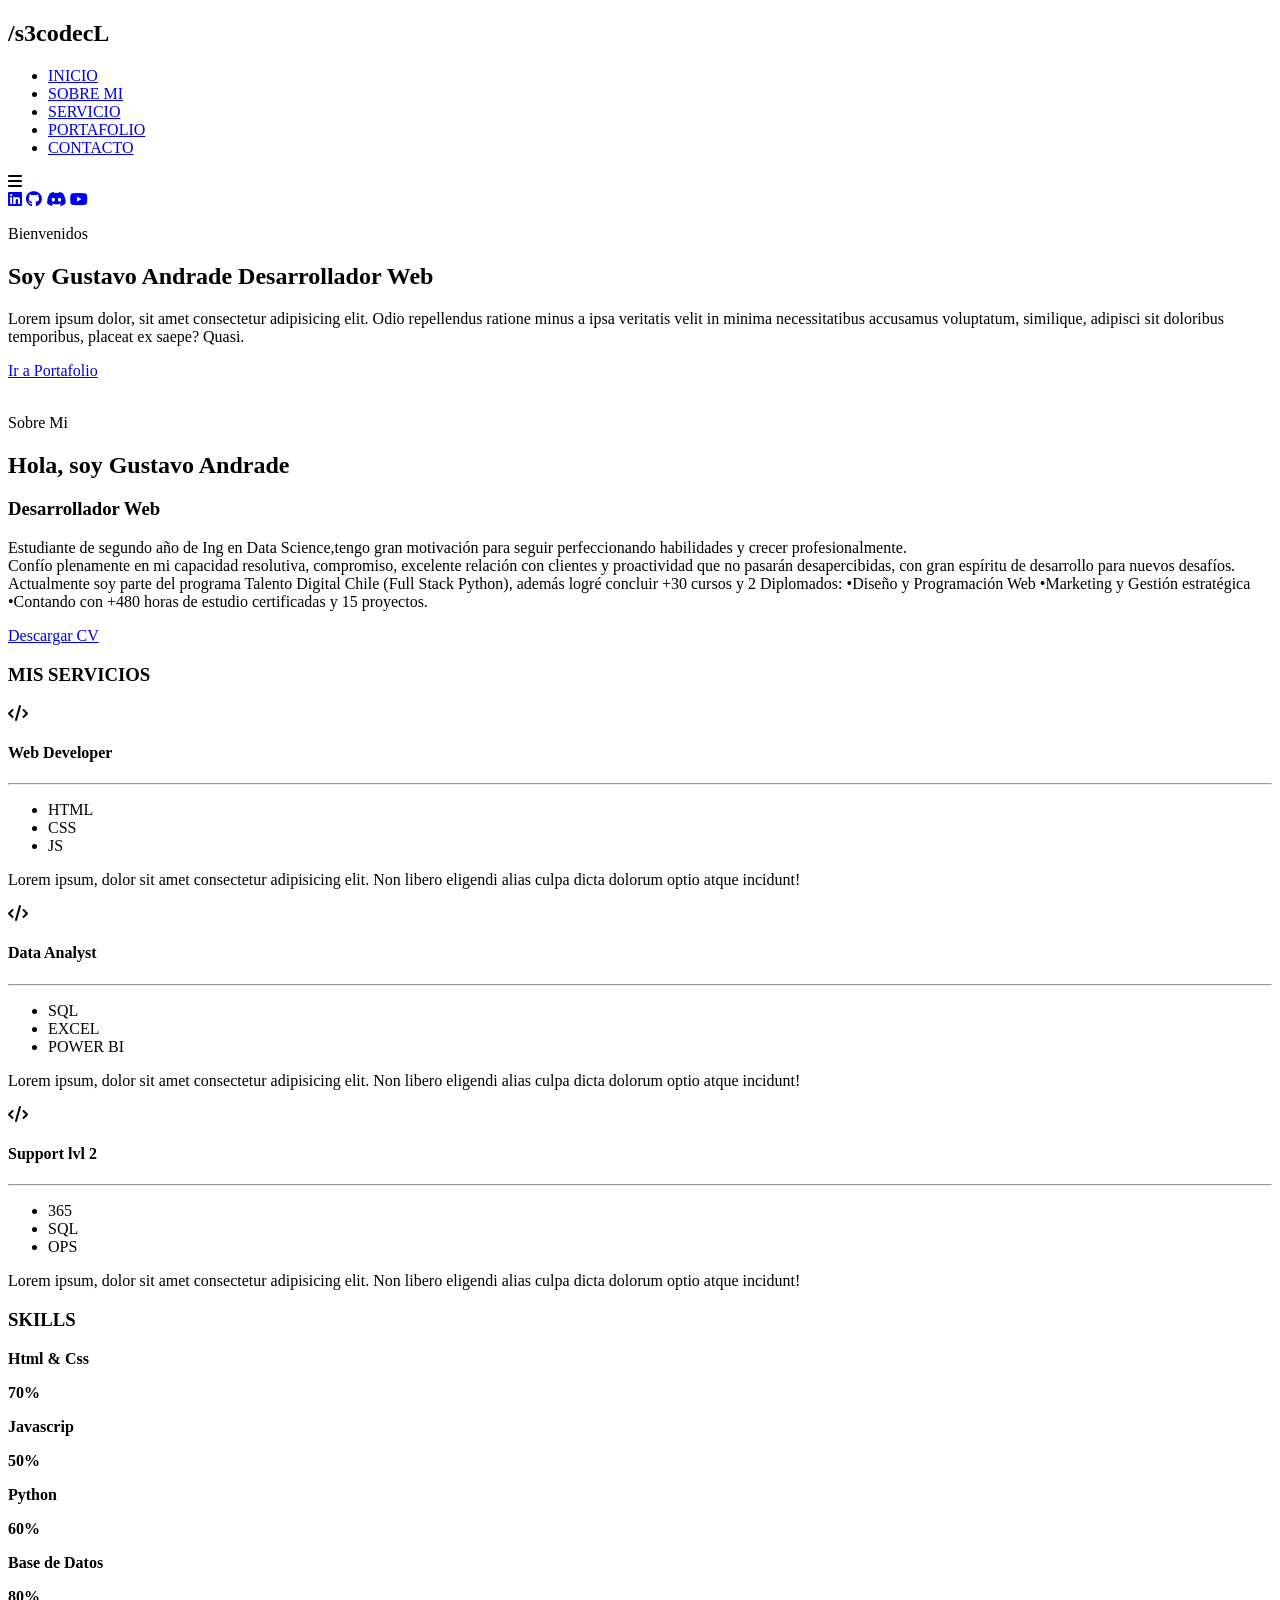
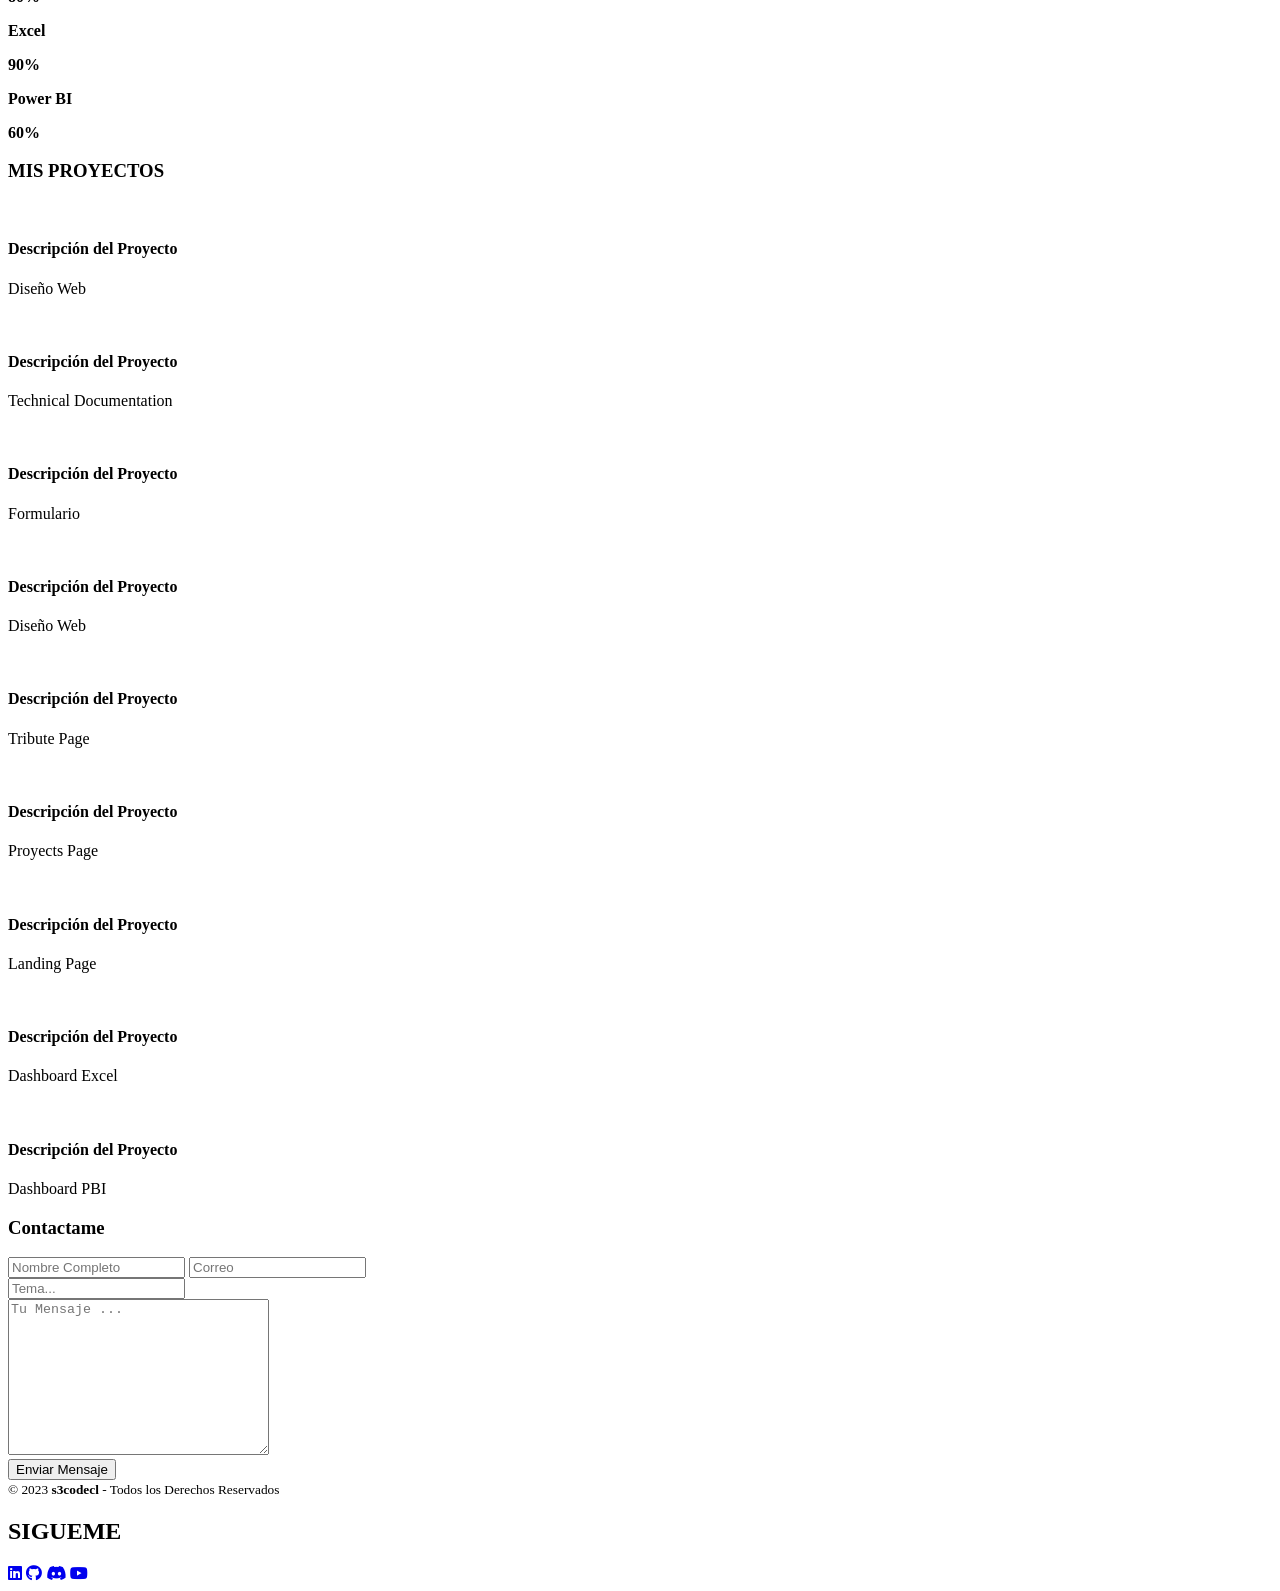
==== index.html @ 5055e21e "css complete, tabs port-cont complete" ====
<!DOCTYPE html>
<html lang="es">
<head>
    <meta charset="UTF-8">
    <meta http-equiv="X-UA-Compatible" content="IE=edge">
    <meta name="viewport" content="width=device-width, initial-scale=1.0, user-scalable=no">
    <link rel="stylesheet" href="https://cdnjs.cloudflare.com/ajax/libs/font-awesome/6.4.0/css/all.min.css" 
    integrity="sha512-iecdLmaskl7CVkqkXNQ/ZH/XLlvWZOJyj7Yy7tcenmpD1ypASozpmT/E0iPtmFIB46ZmdtAc9eNBvH0H/ZpiBw==" crossorigin="anonymous" referrerpolicy="no-referrer" />
    <link rel="stylesheet" href="/portafolio/assets/css/style.css">
    <title>Portafolio s3codecL Desarrollo Web</title>
</head>
<body>
    <!-- sección inicio-->
    <section id="inicio">
        <div class="contenido">
            <header>                
                <div class="contenido-header">
                    <h1><b>/s3codecL</b></h1>
                    <nav id="nav" class="">
                        <ul id="links">
                            <li><a href="#inicio" class="seleccionado" onclick="seleccionar(this)">INICIO</a></li>
                            <li><a href="#sobremi"onclick="seleccionar(this)">SOBRE MI</a></li>
                            <li><a href="#servicios"onclick="seleccionar(this)">SERVICIO</a></li>
                            <li><a href="#portafolio"onclick="seleccionar(this)">PORTAFOLIO</a></li>
                            <li><a href="#contacto"onclick="seleccionar(this)">CONTACTO</a></li>
                        </ul>
                    </nav>


                    <!-- Iconos del menu responsive-->
                    <div id="icono-nav" onclick="responsiveMenu()">
                        <i class="fa-solid fa-bars"></i>
                    </div>

                    <!-- Iconos de las redes sociales-->
                    <div class="redes">
                        <a href="https://www.linkedin.com/in/gandradev/" target="_blank"><i class="fa-brands fa-linkedin"></i></a>                        
                        <a href="https://github.com/s3codecL" target="_blank"><i class="fa-brands fa-github"></i></a>                                                
                        <a href="#"><i class="fa-brands fa-discord"></i></a>
                        <a href="https://www.youtube.com/@s3codecL/" target="_blank"><i class="fa-brands fa-youtube"></i></a>                       
                    </div>
                </div>

            </header>

            <div class="presentacion">
                <p class="bienvenida">Bienvenidos</p>
                <h2>Soy <b><span>Gustavo Andrade</span></b> Desarrollador Web</h2>
                <p class="descripcion">Lorem ipsum dolor, sit amet consectetur adipisicing elit. Odio repellendus
                ratione minus a ipsa veritatis velit in minima necessitatibus accusamus voluptatum, similique, adipisci
                sit doloribus temporibus, placeat ex saepe? Quasi.</p>
                <a href="#portfolio">Ir a Portafolio</a>

            </div>
        </div>
    </section>

    <!-- sección sobre mi-->
    <section id="sobremi">
        <div class="contenedor-foto">
            <img src="/portafolio/assets/img/sobremi.png" alt="">            
        </div>
        <div class="sobremi">
            <p class="titulo-seccion">Sobre Mi</p>
            <h2>Hola, soy <span><strong>Gustavo Andrade</strong></span></h2>
            <h3>Desarrollador Web</h3>
            <p>Estudiante de segundo año de Ing en Data Science,tengo gran motivación para seguir perfeccionando habilidades y crecer profesionalmente. 
                <br>Confío plenamente en mi capacidad resolutiva, compromiso, excelente relación con clientes y 
                proactividad que no pasarán desapercibidas, con gran espíritu de desarrollo para nuevos desafíos.
                <br>Actualmente soy parte del programa Talento Digital Chile (Full Stack Python), además logré concluir +30 cursos y 2 Diplomados:
                •Diseño y Programación Web •Marketing y Gestión estratégica •Contando con +480 horas de estudio certificadas y 15 proyectos.</p>                
            <a href="#">Descargar CV</a>
        </div>
    </section>

    <!--sección servicio-->
    <section id="servicios">
        <h3 class="titulo-seccion">MIS SERVICIOS</h3>
        <div class="fila">
            <div class="servicio">
                <span class="icono"><i class="fa-solid fa-code"></i></span>
                <h4>Web Developer</h4>
                <hr>
                <ul class="servicios-tag">
                    <li>HTML</li>
                    <li>CSS</li>
                    <li>JS</li>
                </ul>
                <p>Lorem ipsum, dolor sit amet consectetur adipisicing elit. Non libero eligendi alias
                    culpa dicta dolorum optio atque incidunt!</p>
            </div>
            <div class="servicio">
                <span class="icono"><i class="fa-solid fa-code"></i></span>
                <h4>Data Analyst</h4>
                <hr>
                <ul class="servicios-tag">
                    <li>SQL</li>
                    <li>EXCEL</li>
                    <li>POWER BI</li>
                </ul>
                <p>Lorem ipsum, dolor sit amet consectetur adipisicing elit. Non libero eligendi alias
                    culpa dicta dolorum optio atque incidunt!</p>
            </div>
            <div class="servicio">
                <span class="icono"><i class="fa-solid fa-code"></i></span>
                <h4>Support lvl 2</h4>
                <hr>
                <ul class="servicios-tag">
                    <li>365</li>
                    <li>SQL</li>
                    <li>OPS</li>
                </ul>
                <p>Lorem ipsum, dolor sit amet consectetur adipisicing elit. Non libero eligendi alias
                    culpa dicta dolorum optio atque incidunt!</p>
            </div>
            
        </div>
        
    </section>

    <!-- sección skills-->
    <div class="contenedor-skills" id="skills">
        <h3><b>SKILLS</b></h3>
        <div class="skill">
            <div class="info">
                <p><span class="lista"></span><strong>Html & Css</strong></p>
                <span class="porcentaje"><b>70%</b></span>
            </div>
            <div class="barra">
                <div id="html" class="barra-progreso1"></div>
            </div>
        </div>

        <div class="skill">
            <div class="info">
                <p><span class="lista"></span><strong>Javascrip</strong></p>
                <span class="porcentaje"><b>50%</b></span>
            </div>
            <div class="barra">
                <div id="js" class="barra-progreso2"></div>
            </div>
        </div>

        <div class="skill">
            <div class="info">
                <p><span class="lista"></span><strong>Python</strong></p>
                <span class="porcentaje"><b>60%</b></span>
            </div>
            <div class="barra">
                <div id="py" class="barra-progreso3"></div>
            </div>
        </div>

        <div class="skill">
            <div class="info">
                <p><span class="lista"></span><strong>Base de Datos</strong></p>
                <span class="porcentaje"><b>80%</b></span>
            </div>
            <div class="barra">
                <div id="db" class="barra-progreso4"></div>
            </div>
        </div>

        
        <div class="skill">
            <div class="info">
                <p><span class="lista"></span><strong>Excel</strong></p>
                <span class="porcentaje"><b>90%</b></span>
            </div>
            <div class="barra">
                <div id="xls" class="barra-progreso5"></div>
            </div>
        </div>

        <div class="skill">
            <div class="info">
                <p><span class="lista"></span><strong>Power BI</strong></p>
                <span class="porcentaje"><b>60%</b></span>
            </div>
            <div class="barra">
                <div id="pbi" class="barra-progreso6"></div>
            </div>
        </div>

        
    </div>

    <!-- sección portafolio-->
    <section id="portafolio">
        <h3 class="titulo-seccion">MIS PROYECTOS</h3>
        <div class="fila">
            <div class="proyecto">
                <div class="overlay"></div>
                <img src="/portafolio/assets/img/proyecto1.jpg" alt="">
                <div class="info">
                    <h4>Descripción del Proyecto</h4>
                    <p>Diseño Web</p>
                </div>
            </div>
            <div class="proyecto">
                <div class="overlay"></div>
                <img src="/portafolio/assets/img/proyecto2.jpg" alt="">
                <div class="info">
                    <h4>Descripción del Proyecto</h4>
                    <p>Technical Documentation</p>
                </div>
            </div>
            <div class="proyecto">
                <div class="overlay"></div>
                <img src="/portafolio/assets/img/proyecto3.jpg" alt="">
                <div class="info">
                    <h4>Descripción del Proyecto</h4>
                    <p>Formulario</p>
                </div>
            </div>
            
        </div>

        <div class="fila">
            <div class="proyecto">
                <div class="overlay"></div>
                <img src="/portafolio/assets/img/proyecto4.jpg" alt="">
                <div class="info">
                    <h4>Descripción del Proyecto</h4>
                    <p>Diseño Web</p>
                </div>
            </div>
            <div class="proyecto">
                <div class="overlay"></div>
                <img src="/portafolio/assets/img/proyecto5.jpg" alt="">
                <div class="info">
                    <h4>Descripción del Proyecto</h4>
                    <p>Tribute Page</p>
                </div>
            </div>
            <div class="proyecto">
                <div class="overlay"></div>
                <img src="/portafolio/assets/img/proyecto6.jpg" alt="">
                <div class="info">
                    <h4>Descripción del Proyecto</h4>
                    <p>Proyects Page</p>
                </div>
            </div>
            
        </div>

        <div class="fila">
            <div class="proyecto">
                <div class="overlay"></div>
                <img src="/portafolio/assets/img/proyecto7.jpg" alt="">
                <div class="info">
                    <h4>Descripción del Proyecto</h4>
                    <p>Landing Page</p>
                </div>
            </div>
            <div class="proyecto">
                <div class="overlay"></div>
                <img src="/portafolio/assets/img/proyecto8.jpg" alt="">
                <div class="info">
                    <h4>Descripción del Proyecto</h4>
                    <p>Dashboard Excel</p>
                </div>
            </div>
            <div class="proyecto">
                <div class="overlay"></div>
                <img src="/portafolio/assets/img/proyecto9.jpg" alt="">
                <div class="info">
                    <h4>Descripción del Proyecto</h4>
                    <p>Dashboard PBI</p>
                </div>
            </div>
            
        </div>
    </section>

    <!-- sección contacto-->
    <section id="contacto">
        <h3 class="titulo-seccion">Contactame</h3>
        <div class="contenedor-form">
            <form action="">
                <div class="fila-mitad">
                    <input type="text" placeholder="Nombre Completo" class="input-mitad">
                    <input type="text" placeholder="Correo" class="input-mitad">
                </div>         
                <div class="fila">
                    <input type="text" placeholder="Tema..." class="input-full">
                </div>
                <div class="fila">
                    <textarea name="" id="" cols="30" rows="10" placeholder="Tu Mensaje ..." class="input-full"></textarea>
                </div>
                <input type="submit" value="Enviar Mensaje" class="btn-enviar">
            </form>
        </div>
    </section>

    <!-- sección footer-->
    <footer>
        <div class="grupo-2">
            <small>&copy; 2023 <b>s3codecl</b> - Todos los Derechos Reservados</small>
        </div>
        <div>
            <h2>SIGUEME</h2>
            <div class="redes">
                <a href="https://www.linkedin.com/in/gandradev/" target="_blank"><i class="fa-brands fa-linkedin"></i></a>                        
                <a href="https://github.com/s3codecL" target="_blank"><i class="fa-brands fa-github"></i></a>                                                
                <a href="#"><i class="fa-brands fa-discord"></i></a>
                <a href="https://www.youtube.com/@s3codecL/" target="_blank"><i class="fa-brands fa-youtube"></i></a>                      
            </div>
        </div>
        
    </footer>

    <script src="/portafolio/assets/script/script.js"></script>

</body>

</html>
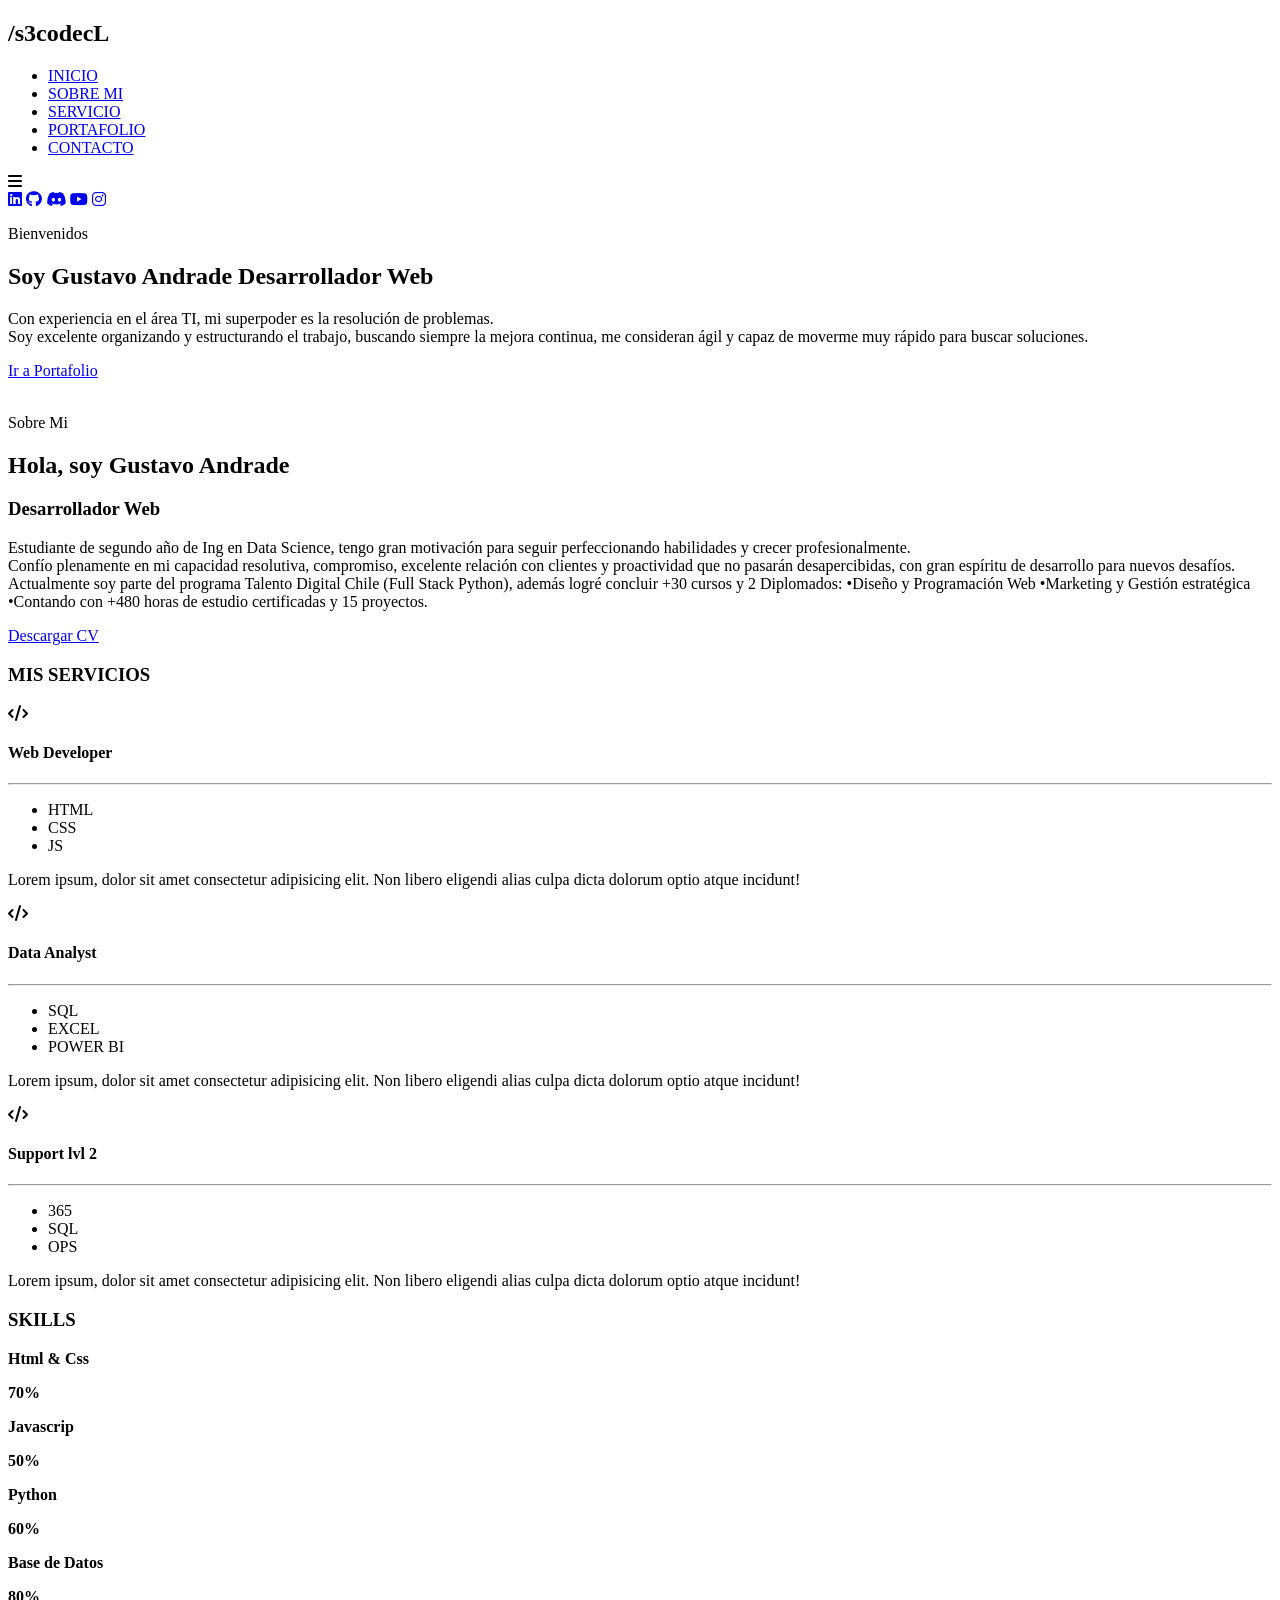
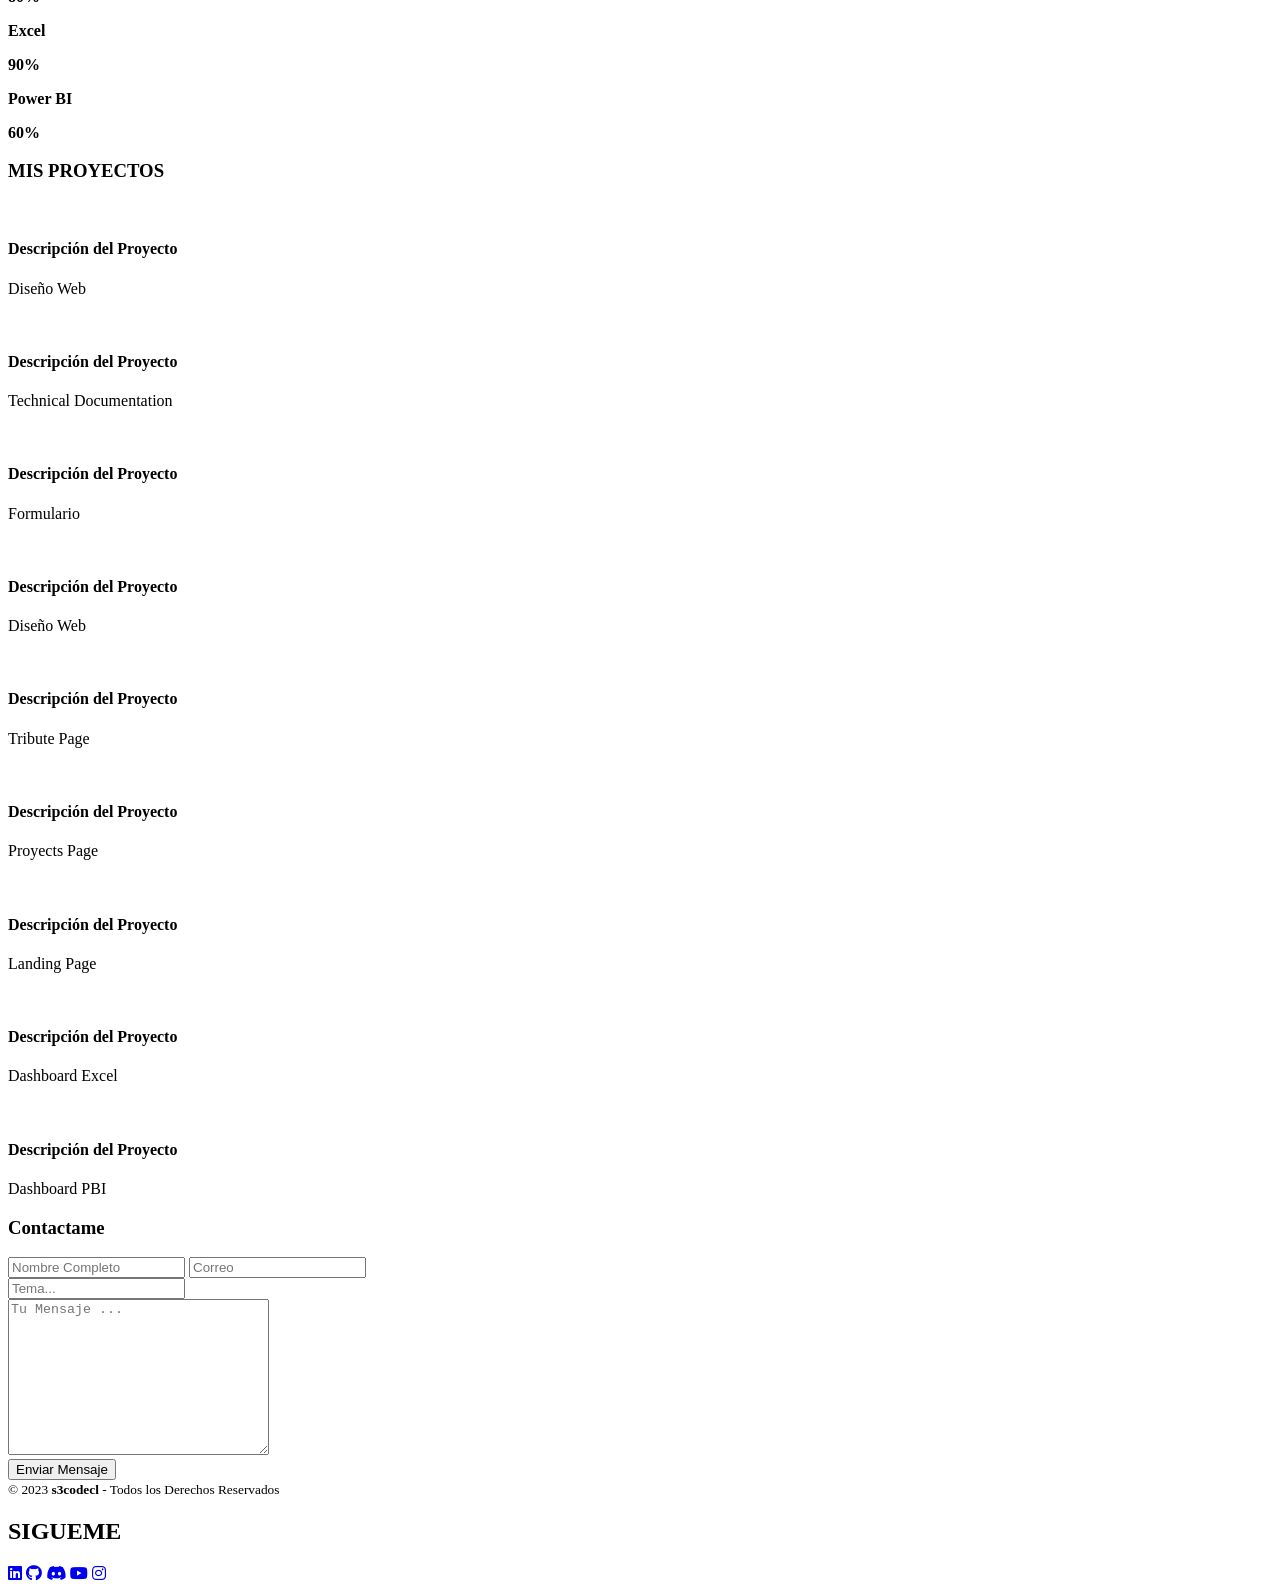
==== commit e0aaf45e: "responsive - img - footer - icons" ====
--- a/index.html
+++ b/index.html
@@ -36,8 +36,9 @@
                     <div class="redes">
                         <a href="https://www.linkedin.com/in/gandradev/" target="_blank"><i class="fa-brands fa-linkedin"></i></a>                        
                         <a href="https://github.com/s3codecL" target="_blank"><i class="fa-brands fa-github"></i></a>                                                
-                        <a href="#"><i class="fa-brands fa-discord"></i></a>
-                        <a href="https://www.youtube.com/@s3codecL/" target="_blank"><i class="fa-brands fa-youtube"></i></a>                       
+                        <a href="https://discord.com/channels/@s3codecl#6353" target="_blank"><i class="fa-brands fa-discord"></i></a>
+                        <a href="https://www.youtube.com/@s3codecL/" target="_blank"><i class="fa-brands fa-youtube"></i></a>
+                        <a href="https://www.instagram.com/s3codecl/" target="_blank"><i class="fa-brands fa-instagram"></i></a>                       
                     </div>
                 </div>
 
@@ -46,10 +47,10 @@
             <div class="presentacion">
                 <p class="bienvenida">Bienvenidos</p>
                 <h2>Soy <b><span>Gustavo Andrade</span></b> Desarrollador Web</h2>
-                <p class="descripcion">Lorem ipsum dolor, sit amet consectetur adipisicing elit. Odio repellendus
-                ratione minus a ipsa veritatis velit in minima necessitatibus accusamus voluptatum, similique, adipisci
-                sit doloribus temporibus, placeat ex saepe? Quasi.</p>
-                <a href="#portfolio">Ir a Portafolio</a>
+                <p class="descripcion">Con experiencia en el  área TI, mi superpoder es la resolución de problemas.
+                    <br>Soy excelente organizando y estructurando el trabajo, buscando siempre la mejora continua,
+                    me consideran ágil y capaz de moverme muy rápido para buscar soluciones.</p>
+                <a href="#portafolio">Ir a Portafolio</a>
 
             </div>
         </div>
@@ -64,12 +65,12 @@
             <p class="titulo-seccion">Sobre Mi</p>
             <h2>Hola, soy <span><strong>Gustavo Andrade</strong></span></h2>
             <h3>Desarrollador Web</h3>
-            <p>Estudiante de segundo año de Ing en Data Science,tengo gran motivación para seguir perfeccionando habilidades y crecer profesionalmente. 
+            <p>Estudiante de segundo año de Ing en Data Science, tengo gran motivación para seguir perfeccionando habilidades y crecer profesionalmente. 
                 <br>Confío plenamente en mi capacidad resolutiva, compromiso, excelente relación con clientes y 
                 proactividad que no pasarán desapercibidas, con gran espíritu de desarrollo para nuevos desafíos.
                 <br>Actualmente soy parte del programa Talento Digital Chile (Full Stack Python), además logré concluir +30 cursos y 2 Diplomados:
                 •Diseño y Programación Web •Marketing y Gestión estratégica •Contando con +480 horas de estudio certificadas y 15 proyectos.</p>                
-            <a href="#">Descargar CV</a>
+            <a href="/portafolio/assets/img/_Currículum vitae.pdf" download="_Currículum vitae">Descargar CV</a>
         </div>
     </section>
 
@@ -303,8 +304,9 @@
             <div class="redes">
                 <a href="https://www.linkedin.com/in/gandradev/" target="_blank"><i class="fa-brands fa-linkedin"></i></a>                        
                 <a href="https://github.com/s3codecL" target="_blank"><i class="fa-brands fa-github"></i></a>                                                
-                <a href="#"><i class="fa-brands fa-discord"></i></a>
-                <a href="https://www.youtube.com/@s3codecL/" target="_blank"><i class="fa-brands fa-youtube"></i></a>                      
+                <a href="https://discord.com/channels/@s3codecl#6353" target="_blank"><i class="fa-brands fa-discord"></i></a>
+                <a href="https://www.youtube.com/@s3codecL/" target="_blank"><i class="fa-brands fa-youtube"></i></a>
+                <a href="https://www.instagram.com/s3codecl/" target="_blank"><i class="fa-brands fa-instagram"></i></a>                       
             </div>
         </div>
         
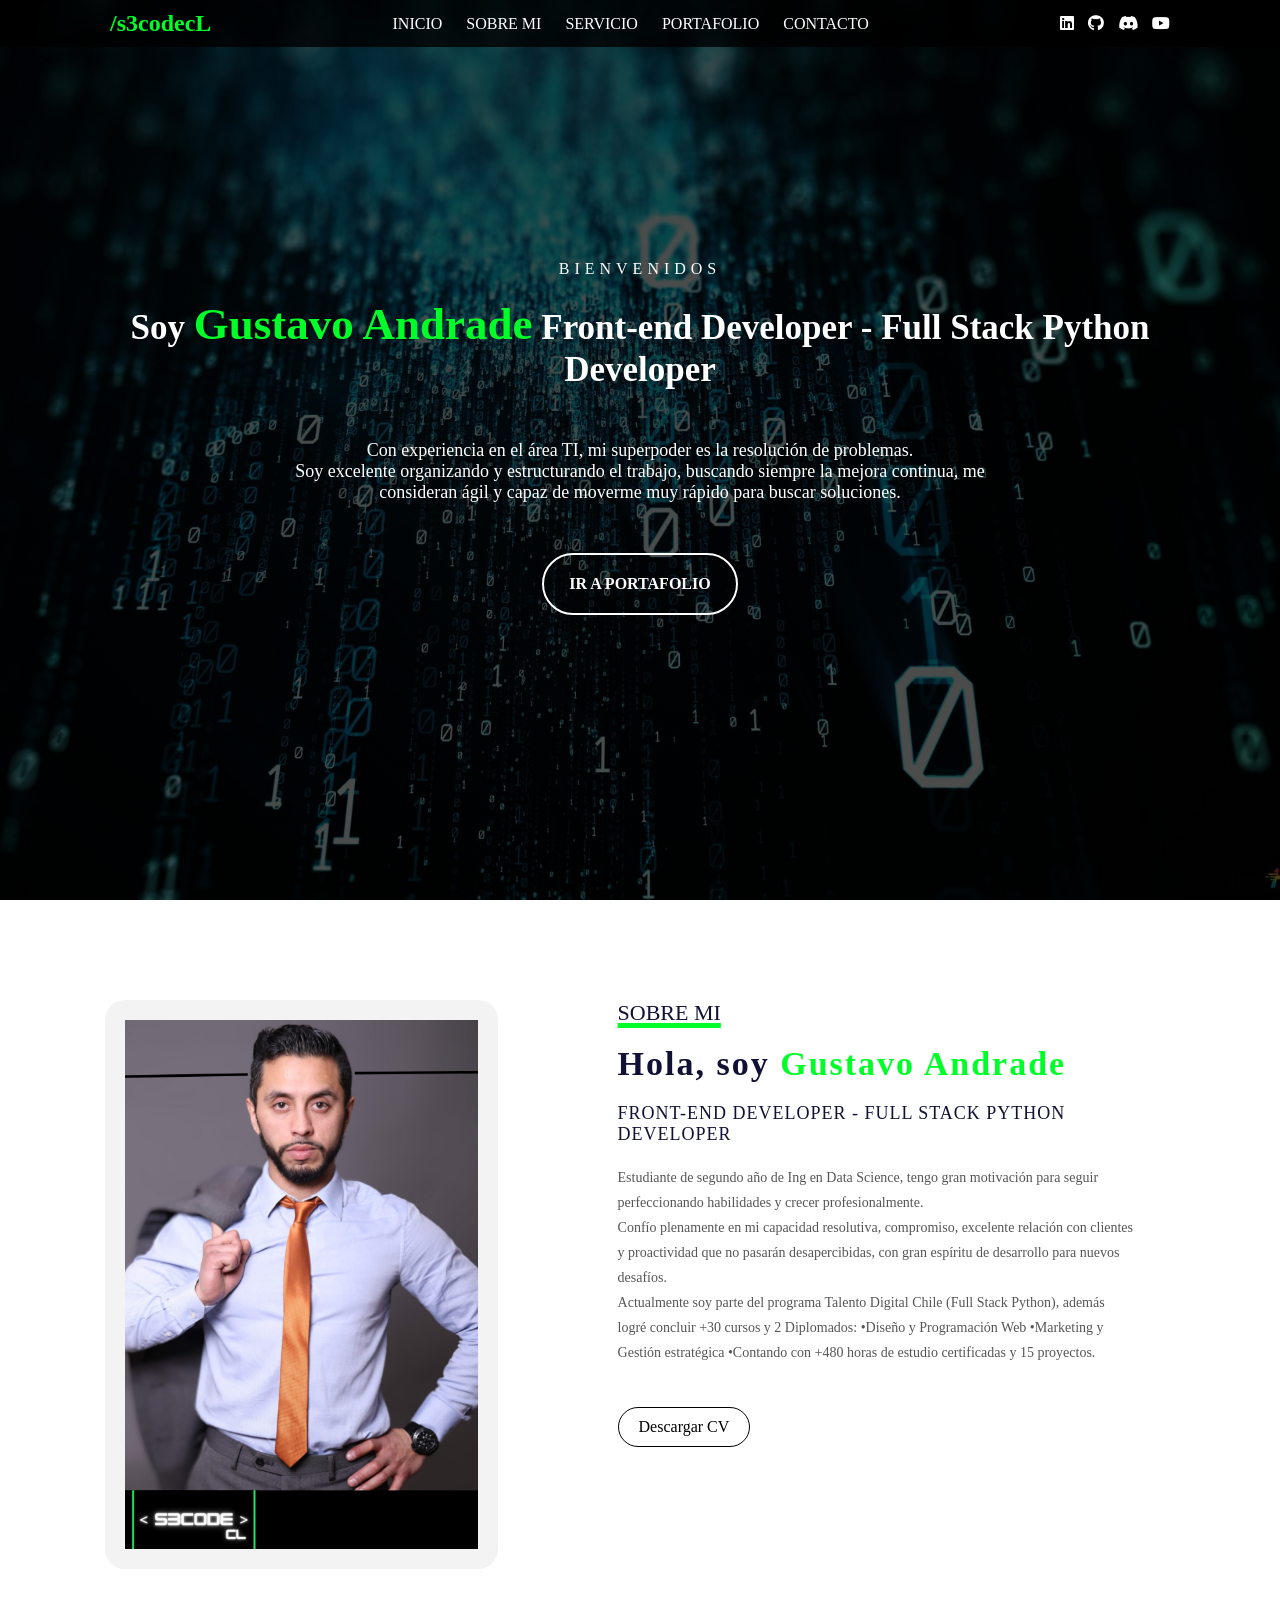
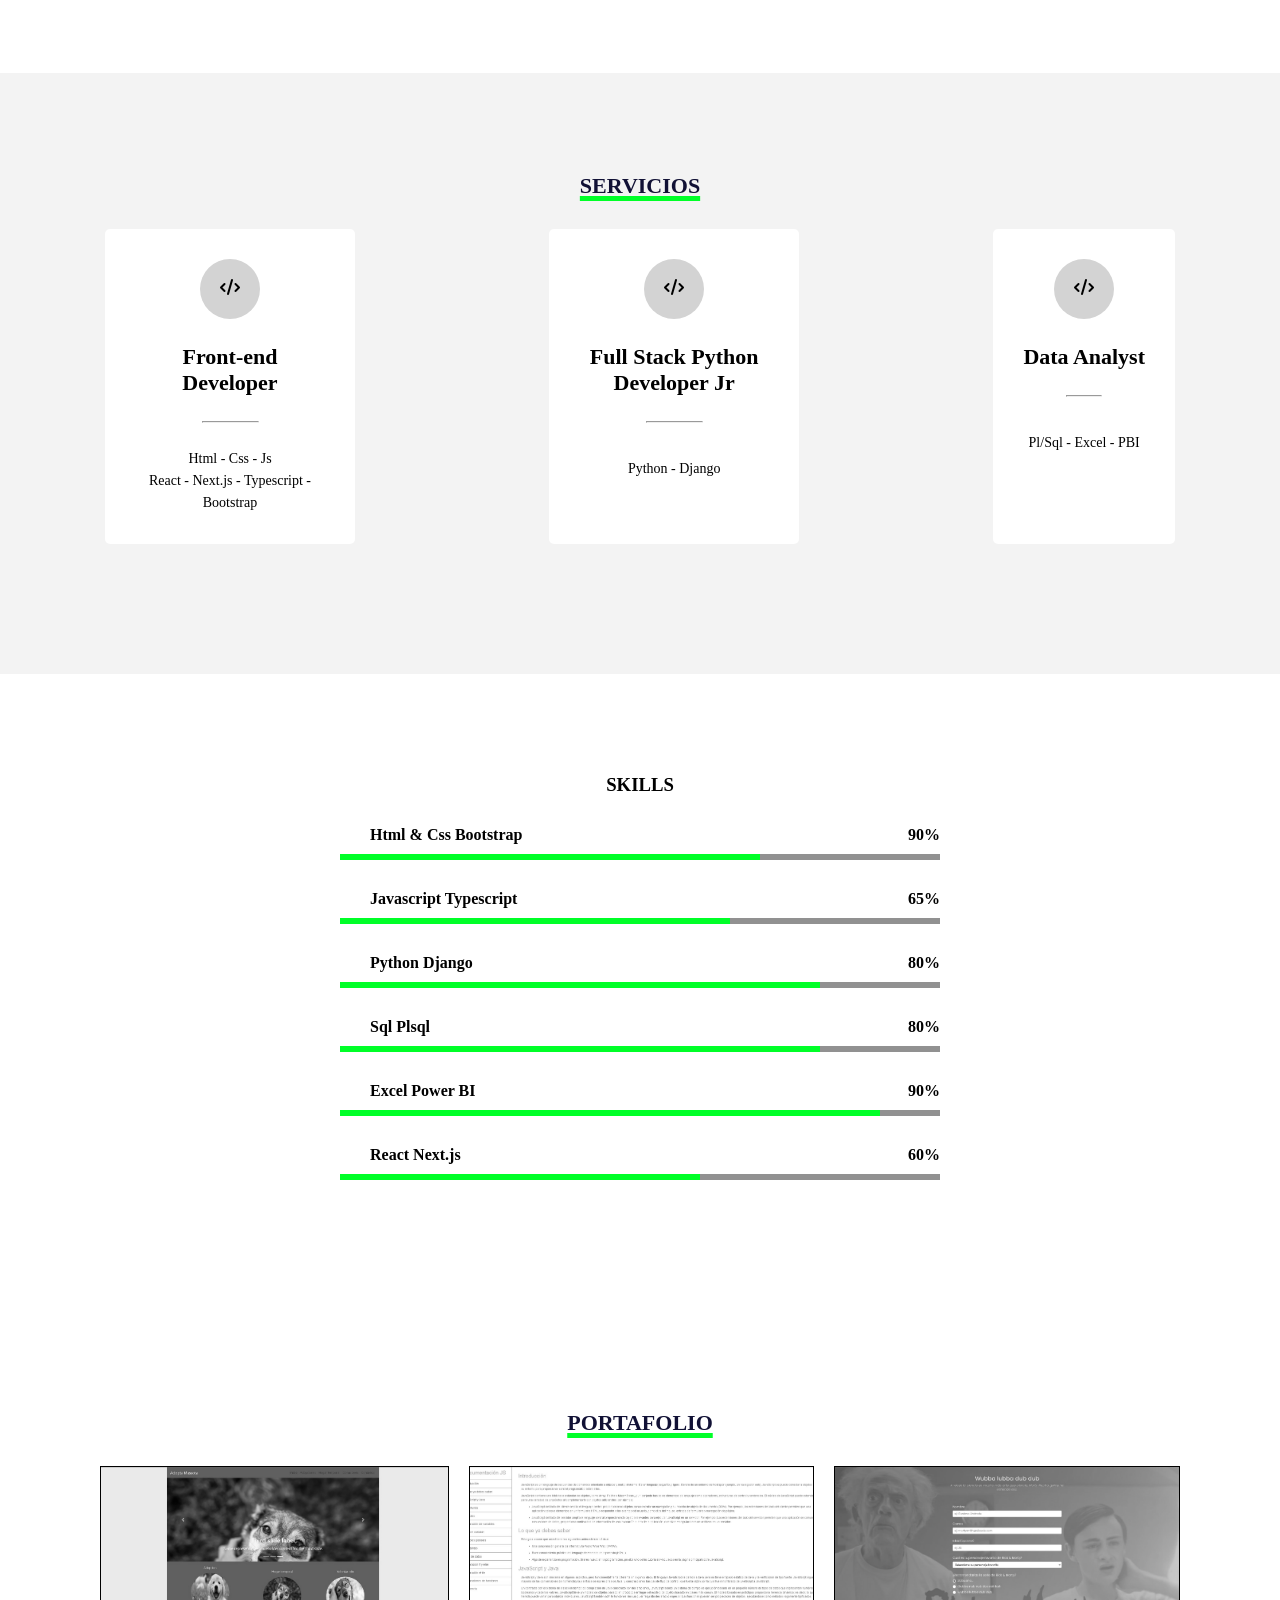
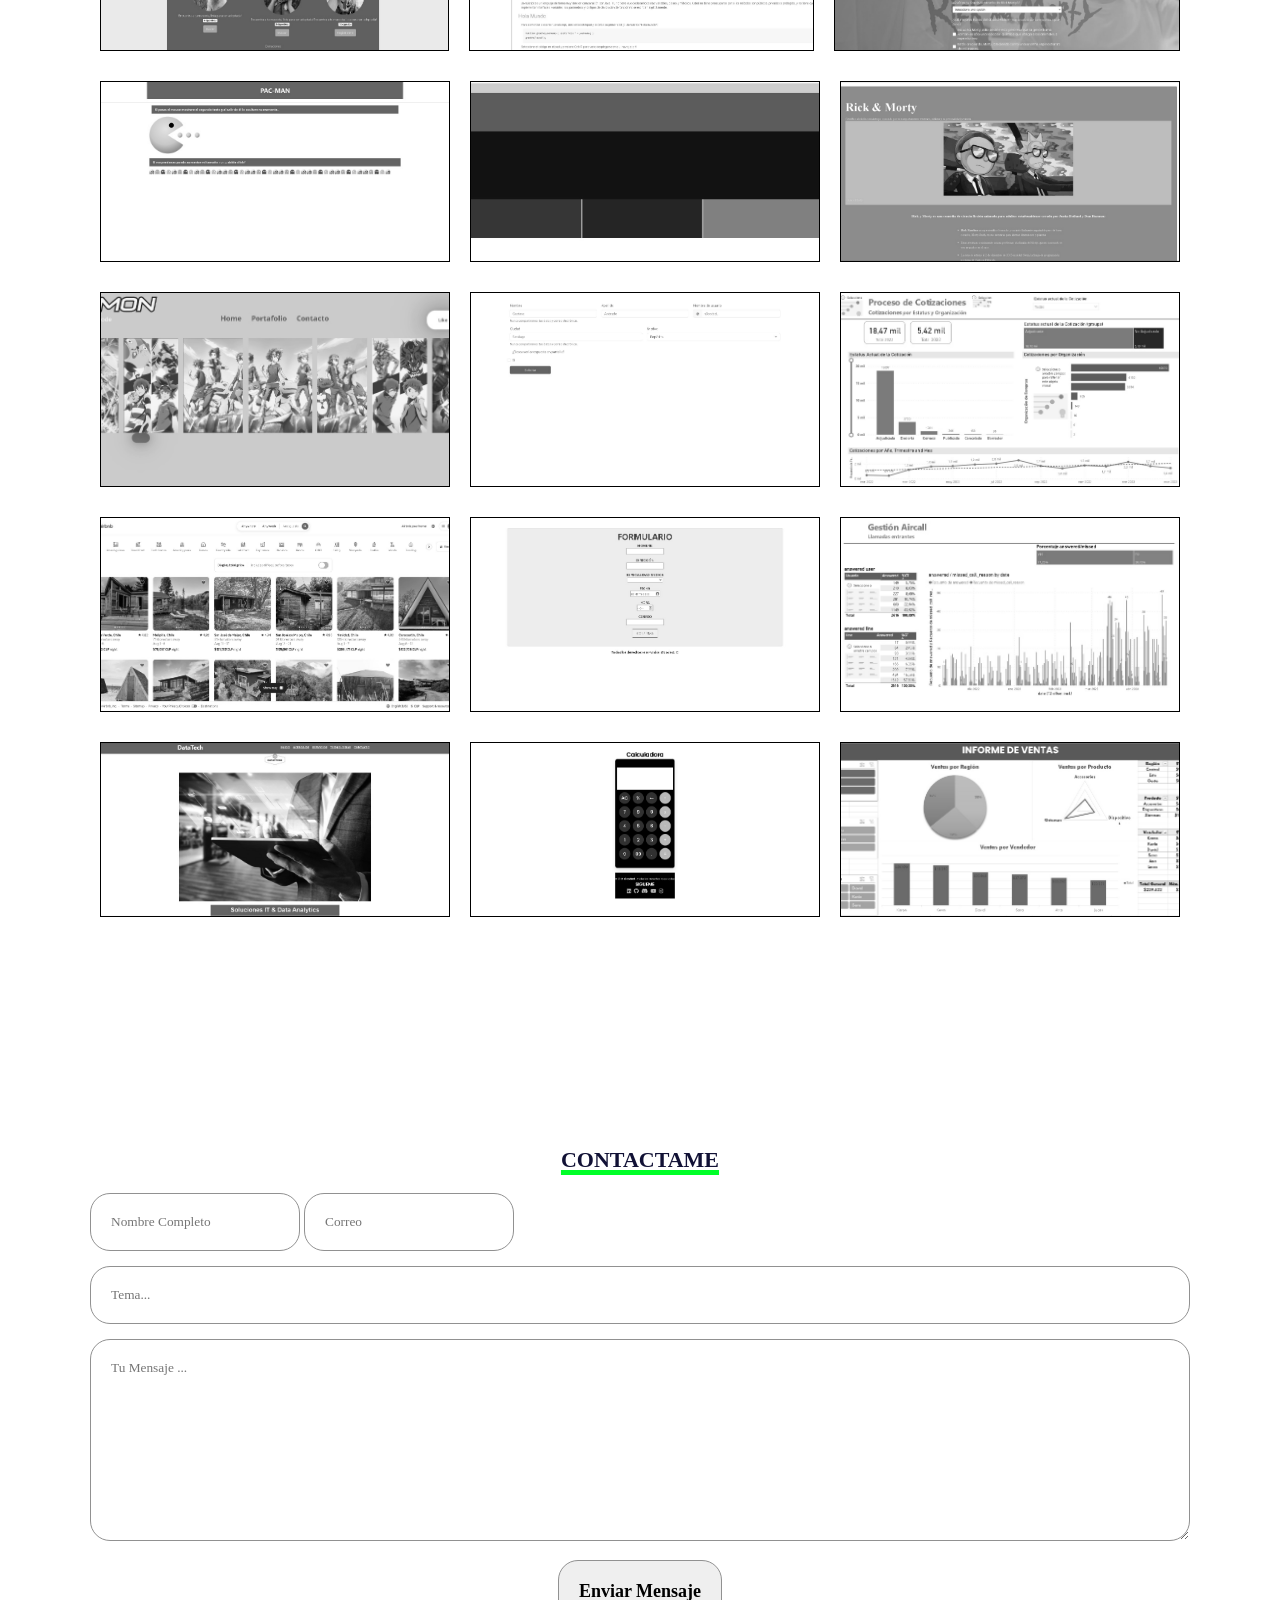
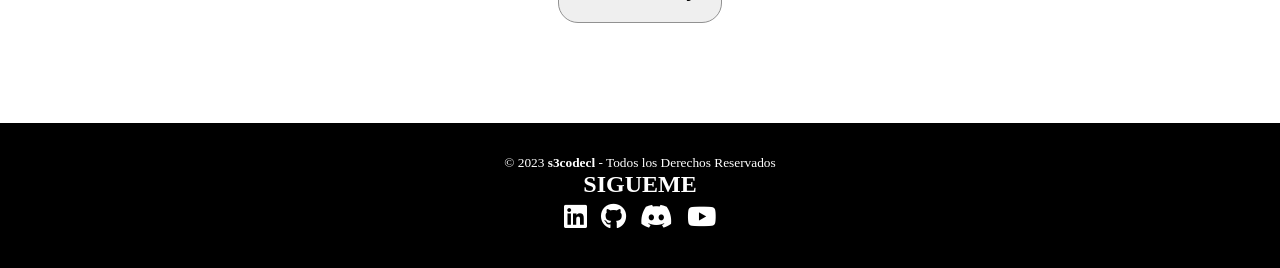
==== commit a1b7ffe0: "recharge project" ====
--- a/index.html
+++ b/index.html
@@ -1,28 +1,37 @@
 <!DOCTYPE html>
 <html lang="es">
+
 <head>
     <meta charset="UTF-8">
     <meta http-equiv="X-UA-Compatible" content="IE=edge">
     <meta name="viewport" content="width=device-width, initial-scale=1.0, user-scalable=no">
-    <link rel="stylesheet" href="https://cdnjs.cloudflare.com/ajax/libs/font-awesome/6.4.0/css/all.min.css" 
-    integrity="sha512-iecdLmaskl7CVkqkXNQ/ZH/XLlvWZOJyj7Yy7tcenmpD1ypASozpmT/E0iPtmFIB46ZmdtAc9eNBvH0H/ZpiBw==" crossorigin="anonymous" referrerpolicy="no-referrer" />
-    <link rel="stylesheet" href="/portafolio/assets/css/style.css">
-    <title>Portafolio s3codecL Desarrollo Web</title>
+    <link rel="stylesheet" href="https://cdnjs.cloudflare.com/ajax/libs/font-awesome/6.4.0/css/all.min.css"
+        integrity="sha512-iecdLmaskl7CVkqkXNQ/ZH/XLlvWZOJyj7Yy7tcenmpD1ypASozpmT/E0iPtmFIB46ZmdtAc9eNBvH0H/ZpiBw=="
+        crossorigin="anonymous" referrerpolicy="no-referrer" />
+    <link rel="stylesheet" href="assets/css/style.css">
+    <link rel="shortcut icon" href="assets/img/Blue Neon Musical Talk Show Twitch Logo (3).png">
+
+    <title>Portafolio s3codecL</title>
+
 </head>
+
 <body>
+
+    
     <!-- sección inicio-->
     <section id="inicio">
         <div class="contenido">
-            <header>                
+            <header>
                 <div class="contenido-header">
                     <h1><b>/s3codecL</b></h1>
-                    <nav id="nav" class="">
+
+                    <nav id="nav">
                         <ul id="links">
-                            <li><a href="#inicio" class="seleccionado" onclick="seleccionar(this)">INICIO</a></li>
-                            <li><a href="#sobremi"onclick="seleccionar(this)">SOBRE MI</a></li>
-                            <li><a href="#servicios"onclick="seleccionar(this)">SERVICIO</a></li>
-                            <li><a href="#portafolio"onclick="seleccionar(this)">PORTAFOLIO</a></li>
-                            <li><a href="#contacto"onclick="seleccionar(this)">CONTACTO</a></li>
+                            <li class="nav-item"><a href="#inicio" class="nav-link js-scroll"  onclick="seleccionar(this)">INICIO</a></li>
+                            <li class="nav-item"><a href="#sobremi" class="nav-link js-scroll" onclick="seleccionar(this)">SOBRE MI</a></li>
+                            <li class="nav-item"><a href="#servicios" class="nav-link js-scroll" onclick="seleccionar(this)">SERVICIO</a></li>
+                            <li class="nav-item"><a href="#portafolio" class="nav-link js-scroll" onclick="seleccionar(this)">PORTAFOLIO</a></li>
+                            <li class="nav-item"><a href="#contacto" class="nav-link js-scroll" onclick="seleccionar(this)">CONTACTO</a></li>
                         </ul>
                     </nav>
 
@@ -34,11 +43,13 @@
 
                     <!-- Iconos de las redes sociales-->
                     <div class="redes">
-                        <a href="https://www.linkedin.com/in/gandradev/" target="_blank"><i class="fa-brands fa-linkedin"></i></a>                        
-                        <a href="https://github.com/s3codecL" target="_blank"><i class="fa-brands fa-github"></i></a>                                                
-                        <a href="https://discord.com/channels/@s3codecl#6353" target="_blank"><i class="fa-brands fa-discord"></i></a>
-                        <a href="https://www.youtube.com/@s3codecL/" target="_blank"><i class="fa-brands fa-youtube"></i></a>
-                        <a href="https://www.instagram.com/s3codecl/" target="_blank"><i class="fa-brands fa-instagram"></i></a>                       
+                        <a href="https://www.linkedin.com/in/gandradev/" target="_blank"><i
+                                class="fa-brands fa-linkedin"></i></a>
+                        <a href="https://github.com/s3codecL" target="_blank"><i class="fa-brands fa-github"></i></a>
+                        <a href="https://discord.com/channels/@s3codecl#6353" target="_blank"><i
+                                class="fa-brands fa-discord"></i></a>
+                        <a href="https://www.youtube.com/@s3codecL/" target="_blank"><i
+                                class="fa-brands fa-youtube"></i></a>
                     </div>
                 </div>
 
@@ -46,10 +57,11 @@
 
             <div class="presentacion">
                 <p class="bienvenida">Bienvenidos</p>
-                <h2>Soy <b><span>Gustavo Andrade</span></b> Desarrollador Web</h2>
-                <p class="descripcion">Con experiencia en el  área TI, mi superpoder es la resolución de problemas.
+                <h2>Soy <b><span>Gustavo Andrade</span></b> Front-end Developer - Full Stack Python Developer</h2>
+                <p class="descripcion">Con experiencia en el área TI, mi superpoder es la resolución de problemas.
                     <br>Soy excelente organizando y estructurando el trabajo, buscando siempre la mejora continua,
-                    me consideran ágil y capaz de moverme muy rápido para buscar soluciones.</p>
+                    me consideran ágil y capaz de moverme muy rápido para buscar soluciones.
+                </p>
                 <a href="#portafolio">Ir a Portafolio</a>
 
             </div>
@@ -59,64 +71,62 @@
     <!-- sección sobre mi-->
     <section id="sobremi">
         <div class="contenedor-foto">
-            <img src="/portafolio/assets/img/sobremi.png" alt="">            
+            <img src="assets/img/sobremi.png" alt="">
         </div>
         <div class="sobremi">
             <p class="titulo-seccion">Sobre Mi</p>
-            <h2>Hola, soy <span><strong>Gustavo Andrade</strong></span></h2>
-            <h3>Desarrollador Web</h3>
-            <p>Estudiante de segundo año de Ing en Data Science, tengo gran motivación para seguir perfeccionando habilidades y crecer profesionalmente. 
-                <br>Confío plenamente en mi capacidad resolutiva, compromiso, excelente relación con clientes y 
+            <h2>Hola, soy <span><strong>Gustavo Andrade </strong></span></h2>
+            <h3> Front-end Developer - Full Stack Python Developer</h3>
+            <p>Estudiante de segundo año de Ing en Data Science, tengo gran motivación para seguir perfeccionando
+                habilidades y crecer profesionalmente.
+                <br>Confío plenamente en mi capacidad resolutiva, compromiso, excelente relación con clientes y
                 proactividad que no pasarán desapercibidas, con gran espíritu de desarrollo para nuevos desafíos.
-                <br>Actualmente soy parte del programa Talento Digital Chile (Full Stack Python), además logré concluir +30 cursos y 2 Diplomados:
-                •Diseño y Programación Web •Marketing y Gestión estratégica •Contando con +480 horas de estudio certificadas y 15 proyectos.</p>                
-            <a href="/portafolio/assets/img/_Currículum vitae.pdf" download="_Currículum vitae">Descargar CV</a>
+                <br>Actualmente soy parte del programa Talento Digital Chile (Full Stack Python), además logré concluir
+                +30 cursos y 2 Diplomados:
+                •Diseño y Programación Web •Marketing y Gestión estratégica •Contando con +480 horas de estudio
+                certificadas y 15 proyectos.
+            </p>
+            <a href="assets/attachment/CV.pdf" download="CV.pdf">Descargar CV</a>
         </div>
     </section>
 
     <!--sección servicio-->
     <section id="servicios">
-        <h3 class="titulo-seccion">MIS SERVICIOS</h3>
+        <h3 class="titulo-seccion">Servicios</h3> <!-- mis Competencias -->
         <div class="fila">
+
             <div class="servicio">
                 <span class="icono"><i class="fa-solid fa-code"></i></span>
-                <h4>Web Developer</h4>
+                <h4>Front-end Developer</h4>
+                <hr>                
+                <p>Html - Css - Js</p>
+                <p>React - Next.js - Typescript - Bootstrap</p>
+            </div>
+            <div class="servicio">
+                <span class="icono"><i class="fa-solid fa-code"></i></span>
+                <h4>Full Stack Python Developer Jr</h4>
                 <hr>
                 <ul class="servicios-tag">
-                    <li>HTML</li>
-                    <li>CSS</li>
-                    <li>JS</li>
+                    <li></li>
+                    <li></li>
+                    <li></li>
                 </ul>
-                <p>Lorem ipsum, dolor sit amet consectetur adipisicing elit. Non libero eligendi alias
-                    culpa dicta dolorum optio atque incidunt!</p>
+                <p>Python - Django</p>
             </div>
             <div class="servicio">
                 <span class="icono"><i class="fa-solid fa-code"></i></span>
                 <h4>Data Analyst</h4>
                 <hr>
                 <ul class="servicios-tag">
-                    <li>SQL</li>
-                    <li>EXCEL</li>
-                    <li>POWER BI</li>
+                    <li></li>
+                    <li></li>
+                    <li></li>
                 </ul>
-                <p>Lorem ipsum, dolor sit amet consectetur adipisicing elit. Non libero eligendi alias
-                    culpa dicta dolorum optio atque incidunt!</p>
-            </div>
-            <div class="servicio">
-                <span class="icono"><i class="fa-solid fa-code"></i></span>
-                <h4>Support lvl 2</h4>
-                <hr>
-                <ul class="servicios-tag">
-                    <li>365</li>
-                    <li>SQL</li>
-                    <li>OPS</li>
-                </ul>
-                <p>Lorem ipsum, dolor sit amet consectetur adipisicing elit. Non libero eligendi alias
-                    culpa dicta dolorum optio atque incidunt!</p>
+                <p>Pl/Sql - Excel - PBI</p>
             </div>
             
         </div>
-        
+
     </section>
 
     <!-- sección skills-->
@@ -124,8 +134,8 @@
         <h3><b>SKILLS</b></h3>
         <div class="skill">
             <div class="info">
-                <p><span class="lista"></span><strong>Html & Css</strong></p>
-                <span class="porcentaje"><b>70%</b></span>
+                <p><span class="lista"></span><strong>Html & Css Bootstrap</strong></p>
+                <span class="porcentaje"><b>90%</b></span>
             </div>
             <div class="barra">
                 <div id="html" class="barra-progreso1"></div>
@@ -134,8 +144,8 @@
 
         <div class="skill">
             <div class="info">
-                <p><span class="lista"></span><strong>Javascrip</strong></p>
-                <span class="porcentaje"><b>50%</b></span>
+                <p><span class="lista"></span><strong>Javascript Typescript</strong></p>
+                <span class="porcentaje"><b>65%</b></span>
             </div>
             <div class="barra">
                 <div id="js" class="barra-progreso2"></div>
@@ -144,155 +154,232 @@
 
         <div class="skill">
             <div class="info">
-                <p><span class="lista"></span><strong>Python</strong></p>
+                <p><span class="lista"></span><strong>Python Django</strong></p>
+                <span class="porcentaje"><b>80%</b></span>
+            </div>
+            <div class="barra">
+                <div id="py" class="barra-progreso3"></div>
+            </div>
+        </div>
+
+        <div class="skill">
+            <div class="info">
+                <p><span class="lista"></span><strong>Sql Plsql</strong></p>
+                <span class="porcentaje"><b>80%</b></span>
+            </div>
+            <div class="barra">
+                <div id="db" class="barra-progreso4"></div>
+            </div>
+        </div>
+
+
+        <div class="skill">
+            <div class="info">
+                <p><span class="lista"></span><strong>Excel Power BI</strong></p>
+                <span class="porcentaje"><b>90%</b></span>
+            </div>
+            <div class="barra">
+                <div id="xls" class="barra-progreso5"></div>
+            </div>
+        </div>
+
+        <div class="skill">
+            <div class="info">
+                <p><span class="lista"></span><strong>React Next.js</strong></p>
                 <span class="porcentaje"><b>60%</b></span>
             </div>
             <div class="barra">
-                <div id="py" class="barra-progreso3"></div>
-            </div>
-        </div>
-
-        <div class="skill">
-            <div class="info">
-                <p><span class="lista"></span><strong>Base de Datos</strong></p>
-                <span class="porcentaje"><b>80%</b></span>
-            </div>
-            <div class="barra">
-                <div id="db" class="barra-progreso4"></div>
-            </div>
-        </div>
-
-        
-        <div class="skill">
-            <div class="info">
-                <p><span class="lista"></span><strong>Excel</strong></p>
-                <span class="porcentaje"><b>90%</b></span>
-            </div>
-            <div class="barra">
-                <div id="xls" class="barra-progreso5"></div>
-            </div>
-        </div>
-
-        <div class="skill">
-            <div class="info">
-                <p><span class="lista"></span><strong>Power BI</strong></p>
-                <span class="porcentaje"><b>60%</b></span>
-            </div>
-            <div class="barra">
                 <div id="pbi" class="barra-progreso6"></div>
             </div>
         </div>
 
-        
+
     </div>
 
     <!-- sección portafolio-->
     <section id="portafolio">
-        <h3 class="titulo-seccion">MIS PROYECTOS</h3>
+        <h3 class="titulo-seccion">Portafolio</h3>
+
         <div class="fila">
             <div class="proyecto">
-                <div class="overlay"></div>
-                <img src="/portafolio/assets/img/proyecto1.jpg" alt="">
-                <div class="info">
-                    <h4>Descripción del Proyecto</h4>
-                    <p>Diseño Web</p>
-                </div>
-            </div>
-            <div class="proyecto">
-                <div class="overlay"></div>
-                <img src="/portafolio/assets/img/proyecto2.jpg" alt="">
-                <div class="info">
-                    <h4>Descripción del Proyecto</h4>
-                    <p>Technical Documentation</p>
-                </div>
-            </div>
-            <div class="proyecto">
-                <div class="overlay"></div>
-                <img src="/portafolio/assets/img/proyecto3.jpg" alt="">
-                <div class="info">
-                    <h4>Descripción del Proyecto</h4>
-                    <p>Formulario</p>
-                </div>
-            </div>
-            
+                <a href="#portafolio">
+                <div class="overlay"></div>
+                <img src="assets/img/proyecto4.jpg" alt="">
+                <div class="info">
+                </a>
+                    <p>Web Design</p>
+                </div>
+            </div>
+            <div class="proyecto">
+                <a href="https://www.freecodecamp.org/learn/responsive-web-design/responsive-web-design-projects/build-a-technical-documentation-page" target="_blank">
+                <div class="overlay"></div>
+                <img src="assets/img/proyecto2.jpg" alt=""> <!-- https://www.freecodecamp.org/learn/responsive-web-design/responsive-web-design-projects/build-a-technical-documentation-page-->
+                <div class="info">
+                </a>
+                    <p>Technical Documentation</p>                    
+                </div>                
+            </div>
+            <div class="proyecto">
+                <a href="https://www.freecodecamp.org/learn/responsive-web-design/responsive-web-design-projects/build-a-survey-form" target="_blank">
+                <div class="overlay"></div>
+                <img src="assets/img/proyecto3.jpg" alt=""> <!-- https://www.freecodecamp.org/learn/responsive-web-design/responsive-web-design-projects/build-a-survey-form-->
+                <div class="info">
+                </a>
+                    <p>Form</p>
+                </div>
+            </div>
+
         </div>
 
         <div class="fila">
             <div class="proyecto">
-                <div class="overlay"></div>
-                <img src="/portafolio/assets/img/proyecto4.jpg" alt="">
-                <div class="info">
-                    <h4>Descripción del Proyecto</h4>
-                    <p>Diseño Web</p>
-                </div>
-            </div>
-            <div class="proyecto">
-                <div class="overlay"></div>
-                <img src="/portafolio/assets/img/proyecto5.jpg" alt="">
-                <div class="info">
-                    <h4>Descripción del Proyecto</h4>
+                <a href="https://s3codecl.github.io/manipulando_dom/" target="_blank">
+                <div class="overlay"></div>
+                <img src="assets/img/proyecto17.jpg" alt=""> <!-- https://s3codecl.github.io/manipulando_dom/-->
+                <div class="info">
+                </a>
+                    <p>Web Design</p>
+                </div>
+            </div>
+            <div class="proyecto">
+                <a href="https://s3codecl.github.io/responsividad_mobileFirst/" target="_blank">
+                <div class="overlay"></div>
+                <img src="assets/img/proyecto16.jpg" alt=""> <!-- https://s3codecl.github.io/responsividad_mobileFirst/-->
+                <div class="info">
+                </a>
+                    <p>Web Design</p>
+                </div>
+            </div>
+            <div class="proyecto">
+                <a href="https://www.freecodecamp.org/learn/responsive-web-design/responsive-web-design-projects/build-a-tribute-page" target="_blank">
+                <div class="overlay"></div>
+                <img src="assets/img/proyecto5.jpg" alt=""> <!--  https://www.freecodecamp.org/learn/responsive-web-design/responsive-web-design-projects/build-a-tribute-page-->
+                <div class="info">
+                </a>
                     <p>Tribute Page</p>
                 </div>
             </div>
-            <div class="proyecto">
-                <div class="overlay"></div>
-                <img src="/portafolio/assets/img/proyecto6.jpg" alt="">
-                <div class="info">
-                    <h4>Descripción del Proyecto</h4>
-                    <p>Proyects Page</p>
-                </div>
-            </div>
-            
+
         </div>
 
         <div class="fila">
             <div class="proyecto">
-                <div class="overlay"></div>
-                <img src="/portafolio/assets/img/proyecto7.jpg" alt="">
-                <div class="info">
-                    <h4>Descripción del Proyecto</h4>
-                    <p>Landing Page</p>
-                </div>
-            </div>
-            <div class="proyecto">
-                <div class="overlay"></div>
-                <img src="/portafolio/assets/img/proyecto8.jpg" alt="">
-                <div class="info">
-                    <h4>Descripción del Proyecto</h4>
-                    <p>Dashboard Excel</p>
-                </div>
-            </div>
-            <div class="proyecto">
-                <div class="overlay"></div>
-                <img src="/portafolio/assets/img/proyecto9.jpg" alt="">
-                <div class="info">
-                    <h4>Descripción del Proyecto</h4>
+                <a href="https://github.com/s3codecL/ejm_digimon" target="_blank">
+                <div class="overlay"></div>
+                <img src="assets/img/proyecto1.jpg" alt=""> <!-- https://github.com/s3codecL/ejm_digimon-->
+                <div class="info">
+                </a>
+                    <p>Web Design</p>
+                </div>
+            </div>
+            <div class="proyecto">
+                <a href="https://s3codecl.github.io/enviando_formulario/" target="_blank">
+                <div class="overlay"></div>
+                <img src="assets/img/proyecto6.jpg" alt=""> <!--  https://s3codecl.github.io/enviando_formulario/-->
+                <div class="info">
+                </a>
+                    <p>Form</p>
+                </div>
+            </div>
+            <div class="proyecto">
+                <a href="#portafolio">
+                <div class="overlay"></div>
+                <img src="assets/img/proyecto12.jpg" alt="">
+                <div class="info">
+                </a>
                     <p>Dashboard PBI</p>
                 </div>
             </div>
-            
-        </div>
+
+        </div>
+
+        <div class="fila">
+            <div class="proyecto">
+                <a href="https://github.com/s3codecL/airbnb-clone" target="_blank">
+                <div class="overlay"></div>
+                <img src="assets/img/proyecto18.jpg" alt=""> <!-- https://github.com/s3codecL/airbnb-clone-->
+                <div class="info">
+                </a>
+                    <p>Project Page</p>
+                </div>
+            </div>
+            <div class="proyecto">
+                <a href="https://s3codecl.github.io/formulario/" target="_blank">
+                <div class="overlay"></div>
+                <img src="assets/img/proyecto15.jpg" alt=""><!-- https://s3codecl.github.io/formulario/-->
+                <div class="info">
+                </a>
+                    <p>Form</p>
+                </div>
+            </div>
+            <div class="proyecto">
+                <a href="#portafolio">
+                <div class="overlay"></div>
+                <img src="assets/img/proyecto9.jpg" alt="">
+                <div class="info">
+                </a>
+                    <p>Dashboard PBI</p>
+                </div>
+
+        </div>
+
+    </div>
+
+    <div class="fila">
+        <div class="proyecto">
+            <a href="https://s3codecl.github.io/Datattech/" target="_blank">
+            <div class="overlay"></div>
+            <img src="assets/img/proyecto13.jpg" alt=""> <!-- https://s3codecl.github.io/Datattech/ -->
+            <div class="info">
+            </a>
+                <p>Project Page</p>
+            </div>
+        </div>
+        <div class="proyecto">
+            <a href="https://s3codecl.github.io/calculadora2/" target="_blank">
+            <div class="overlay"></div>
+            <img src="assets/img/proyecto14.jpg" alt=""><!-- https://s3codecl.github.io/calculadora2/ -->
+            <div class="info">
+            </a>
+                <p>Web Design</p>
+            </div>
+        </div>
+        <div class="proyecto">
+            <a href="#portafolio">
+            <div class="overlay"></div>
+            <img src="assets/img/proyecto8.jpg" alt="">
+            <div class="info">
+            </a>
+                <p>Dashboard Excel</p>
+            </div>            
+
+    </div>
+    
     </section>
+    
 
     <!-- sección contacto-->
-    <section id="contacto">
-        <h3 class="titulo-seccion">Contactame</h3>
-        <div class="contenedor-form">
-            <form action="">
-                <div class="fila-mitad">
-                    <input type="text" placeholder="Nombre Completo" class="input-mitad">
-                    <input type="text" placeholder="Correo" class="input-mitad">
-                </div>         
-                <div class="fila">
-                    <input type="text" placeholder="Tema..." class="input-full">
-                </div>
-                <div class="fila">
-                    <textarea name="" id="" cols="30" rows="10" placeholder="Tu Mensaje ..." class="input-full"></textarea>
-                </div>
-                <input type="submit" value="Enviar Mensaje" class="btn-enviar">
-            </form>
-        </div>
-    </section>
+    <div class="container">
+        <section id="contacto">
+            <h3 class="titulo-seccion">Contactame</h3>
+            <div class="contenedor-form">
+                <form action="">
+                    <div class="fila-mitad">
+                        <input type="text" placeholder="Nombre Completo" class="input-mitad">
+                        <input type="text" placeholder="Correo" class="input-mitad">
+                    </div>
+                    <div class="fila">
+                        <input type="text" placeholder="Tema..." class="input-full">
+                    </div>
+                    <div class="fila">
+                        <textarea name="" id="" cols="30" rows="10" placeholder="Tu Mensaje ..."
+                            class="input-full"></textarea>
+                    </div>
+                    <input type="submit" value="Enviar Mensaje" class="btn-enviar">
+                </form>
+            </div>
+        </section>
+    </div>
 
     <!-- sección footer-->
     <footer>
@@ -302,18 +389,19 @@
         <div>
             <h2>SIGUEME</h2>
             <div class="redes">
-                <a href="https://www.linkedin.com/in/gandradev/" target="_blank"><i class="fa-brands fa-linkedin"></i></a>                        
-                <a href="https://github.com/s3codecL" target="_blank"><i class="fa-brands fa-github"></i></a>                                                
-                <a href="https://discord.com/channels/@s3codecl#6353" target="_blank"><i class="fa-brands fa-discord"></i></a>
+                <a href="https://www.linkedin.com/in/gandradev/" target="_blank"><i
+                        class="fa-brands fa-linkedin"></i></a>
+                <a href="https://github.com/s3codecL" target="_blank"><i class="fa-brands fa-github"></i></a>
+                <a href="https://discord.com/channels/@s3codecl#6353" target="_blank"><i
+                        class="fa-brands fa-discord"></i></a>
                 <a href="https://www.youtube.com/@s3codecL/" target="_blank"><i class="fa-brands fa-youtube"></i></a>
-                <a href="https://www.instagram.com/s3codecl/" target="_blank"><i class="fa-brands fa-instagram"></i></a>                       
-            </div>
-        </div>
-        
+            </div>
+        </div>
+
     </footer>
 
-    <script src="/portafolio/assets/script/script.js"></script>
+    <script src="assets/script/script.js"></script>
 
 </body>
 
-</html>
+</html>
--- a/assets/css/style.css
+++ b/assets/css/style.css
@@ -0,0 +1,618 @@
+/* Fuente a utilizar en la web*/
+@import url('https://fonts.googleapis.com/css2?family=Montserrat:wght@200;400;600&display=swap');
+*{
+    margin: 0;
+    padding: 0;
+    box-sizing: border-box;
+    font-family: 'Montserrat';
+}
+
+html {
+    scroll-behavior: smooth;
+}
+#inicio{
+    background: linear-gradient(rgba(0,0,0,.7),rgba(0,0,0,.7)), url("../img/fondo4.jpg") ;
+    background-size: cover;
+    background-position: center center;
+    height: 100vh;
+}
+#inicio .contenido header{
+    background-color: rgba(0,0,0,.8);
+    position: fixed;
+    width: 100%;
+    z-index: 100;
+    top: 0;
+}
+#inicio .contenido header .contenido-header{
+    max-width: 1100px;
+    margin: auto;
+    display: flex;
+    justify-content: space-between;
+    align-items: center;
+    padding: 10px 20px;
+}
+#inicio .contenido header .contenido-header h1 {
+    text-align: center;
+    color: #00ff28;
+}
+#inicio .contenido header .contenido-header nav ul{
+    list-style: none;
+    display: flex;
+    align-items: center;    
+}
+#inicio .contenido header .contenido-header nav ul li a{
+    text-decoration: none;
+    color: #fff;
+    margin: 0 12px;
+    font-weight: 400;
+    transition: .5s;
+}
+#inicio .contenido header .contenido-header nav ul a:hover{
+    color: #00ff28;    
+}
+#inicio .contenido header .contenido-header .redes a{
+    text-decoration: none;
+    color: #fff;
+    display: inline-block;
+    margin-left: 10px;
+    transition: .5s;
+}
+#inicio .contenido header .contenido-header .redes a:hover{
+    color: #00ff28;
+}
+#inicio .contenido header .contenido-header .seleccionado {
+    color: #00ff28;
+}
+
+#inicio .contenido .presentacion {
+    max-width: 1100px;
+    height: 100vh;
+    margin: auto;
+    color: #fff;
+    display: flex;
+    flex-direction: column;
+    align-items: center;
+    justify-content: center;
+}
+#inicio .contenido .presentacion .bienvenida {
+    font-size: 16px;
+    margin-bottom: 20px;
+    text-transform: uppercase;
+    letter-spacing: 5px;
+}
+#inicio .contenido .presentacion h2{
+    font-size: 35px;
+    margin-bottom: 25px;
+    text-align: center;
+}
+#inicio .contenido .presentacion h2 span{
+    font-size: 45px;
+    color: #00ff28;    /*ff5080*/
+}
+#inicio .contenido .presentacion .descripcion{
+    max-width: 700px;
+    margin: 25px auto;
+    font-size: 18px;
+    text-align: center;
+}
+#inicio .contenido .presentacion a{
+    text-decoration: none;
+    display: inline-block;
+    margin: 25px;
+    padding: 20px 25px;
+    border: 2px solid #fff;
+    border-radius: 50px;
+    color: #fff;
+    font-weight: bold;
+    text-transform: uppercase;
+    transition: .5s;
+}
+#inicio .contenido .presentacion a:hover{
+    background-color: #00ff28;
+}
+#icono-nav{
+    color: #fff;
+    display: none;
+}
+
+#icono-nav {
+    color: #fff;
+    display: none;
+
+}
+
+/* sección sobre mi*/
+#sobremi{
+    max-width: 1100px;
+    margin: auto;
+    padding: 100px 15px;
+    color: #111135;
+    display: flex;
+}
+#sobremi .contenedor-foto{
+    max-width: 400px;
+    margin-right: 80px;
+}
+#sobremi .contenedor-foto img{
+    padding: 20px;
+    width: 100%;
+    border-radius: 20px;
+    background-color: #f3f3f3;
+}
+#sobremi .sobremi{
+    margin: 0 40px;
+}
+#sobremi .sobremi .titulo-seccion{
+    font-size: 22px;
+    text-transform: uppercase;
+    color: #111135;
+    text-decoration: underline;
+    text-decoration-color: #00ff28;
+    text-decoration-thickness: 5px;
+}
+#sobremi .sobremi h2{
+    font-size: 34px;
+    font-weight: bold;
+    margin: 20px 0;
+    letter-spacing: 2px;
+}
+#sobremi .sobremi h2 span{
+    color: #00ff28;
+}
+#sobremi .sobremi h3{
+    font-size: 18px;
+    font-weight: 500;
+    text-transform: uppercase;
+    margin-bottom: 20px;
+    letter-spacing: 1px;
+}
+#sobremi .sobremi p{
+    font-size: 14px;
+    line-height: 25px;
+    color: #565656;
+    margin-bottom: 12px;
+}
+#sobremi .sobremi a{
+    display: inline-block;
+    text-decoration: none;
+    color: #000;
+    border-radius: 30px;
+    padding: 10px 20px;
+    border: 1px solid #000;
+    margin-top: 30px;
+    transition: .5s;
+}
+#sobremi .sobremi a:hover{
+    background-color: #00ff28;
+    color: #fff;
+}
+
+/* sección servicios*/
+#servicios{
+    padding: 100px;
+    text-align: center;
+    background-color: #f3f3f3;
+} 
+#servicios .titulo-seccion {
+    font-size: 22px;
+    text-transform: uppercase;
+    color: #111135;
+    text-decoration: underline;
+    text-decoration-color: #00ff28;
+    text-decoration-thickness: 5px;
+}
+#servicios .fila{
+    display: flex;
+    justify-content: space-between;
+    max-width: 1100px;
+    margin: 30px auto;
+}
+#servicios .fila .servicio{
+    max-width: 250px;
+    background-color: #fff;
+    padding: 30px;
+    margin: 0 5px;
+    border-radius: 5px;
+    transition: .5s;
+}
+#servicios .fila .servicio:hover{
+    box-shadow: 5px 5px 10px #565656, -5px -5px 10px #00ff28;
+}
+#servicios .fila .servicio h4{
+    font-size: 22px;
+    margin-bottom: 25px;
+    /*color: #00ff28;*/ /*color para titulo de servicios*/
+}
+#servicios .fila .servicio .icono{
+    display: inline-block;
+    width: 60px;
+    height: 60px;
+    border-radius: 50%;
+    background-color: #d3d3d3;
+    padding: 20px;
+    margin-bottom: 25px;
+}
+#servicios .fila .servicio hr{
+    width: 30%;
+    margin: auto;
+    color: #000;
+    margin-bottom: 25px;
+}
+#servicios .fila .servicio ul{
+    list-style: none;
+    display: flex;
+    justify-content: space-between;
+    margin-bottom: 10px;
+}
+#servicios .fila .servicio p{
+    font-size: 14px;
+    line-height: 22px;
+}
+
+
+
+/* sección skills*/
+.contenedor-skills{
+    background: linear-gradient(#ce5aeb83, rgba(33, 16, 16, 0.52)), url("../img/skills.jpg");
+    background-attachment: fixed;
+    background-repeat: no-repeat;
+    background-size: cover;
+    background-position: center center;
+    padding: 100px 0;
+    text-align: center;
+}
+
+.contenedor-skills .skill{
+    max-width: 600px;
+    margin: 30px auto;
+}
+
+.contenedor-skills .skill .info{
+    display: flex;
+    justify-content: space-between;
+}
+
+.contenedor-skills .skill .lista {
+    display: inline-block;
+    margin-right: 20px;
+    height: 10px;
+    width: 10px;
+    background-color: #fff;
+}
+
+.contenedor-skills .skill .barra{
+    background-color: #919191;
+    width: 100%;
+    height: 6px;
+    margin: 10px 0;
+}
+
+
+
+/* estilo que se aplicara luego con js*/
+.contenedor-skills .skill .barra .barra-progreso1{
+    background-color: #00ff28;
+    width: 70%;
+    height: 6px;
+    animation:  progreso1 2s forwards;
+}
+.contenedor-skills .skill .barra .barra-progreso2{
+    background-color: #00ff28;
+    width: 50%;
+    height: 6px;
+    animation:  progreso2 2s forwards;
+}
+.contenedor-skills .skill .barra .barra-progreso3{
+    background-color: #00ff28;
+    width: 60%;
+    height: 6px;
+    animation:  progreso3 2s forwards;
+}
+.contenedor-skills .skill .barra .barra-progreso4{
+    background-color: #00ff28;
+    width: 80%;
+    height: 6px;
+    animation:  progreso4 2s forwards;
+}
+.contenedor-skills .skill .barra .barra-progreso5{
+    background-color: #00ff28;
+    width: 90%;
+    height: 6px;
+    animation:  progreso5 2s forwards;
+}
+.contenedor-skills .skill .barra .barra-progreso6{
+    background-color: #00ff28;
+    width: 60%;
+    height: 6px;
+    animation:  progreso6 2s forwards;
+}
+
+
+/* animaciones de las barras*/
+@keyframes progreso1 {
+    0% {
+        width: 0;
+    }
+    100% {
+        width: 70%;
+    }
+}
+
+@keyframes progreso2 {
+    0% {
+        width: 0;
+    }
+    100% {
+        width: 65%;
+    }
+}
+
+@keyframes progreso3 {
+    0% {
+        width: 0;
+    }
+    100% {
+        width: 80%;
+    }
+}
+
+@keyframes progreso4 {
+    0% {
+        width: 0;
+    }
+    100% {
+        width: 80%;
+    }
+}
+
+@keyframes progreso5 {
+    0% {
+        width: 0;
+    }
+    100% {
+        width: 90%;
+    }
+}
+
+@keyframes progreso6 {
+    0% {
+        width: 0;
+    }
+    100% {
+        width: 60%;
+    }
+}
+
+/* Sección portafolio*/
+
+#portafolio {
+    max-width: 1100px;
+    padding: 100px 0;
+    margin: auto;
+}
+
+#portafolio .titulo-seccion {
+    text-align: center;
+    font-size: 22px;
+    text-transform: uppercase;
+    color: #111135;
+    text-decoration: underline;
+    text-decoration-color: #00ff28;
+    text-decoration-thickness: 5px;
+}
+
+#portafolio .fila{
+    display: flex;
+    justify-content: space-between;
+    margin: 30px 0;
+}
+
+#portafolio .fila .proyecto{
+    max-width: 350px;
+    border: 1px solid #000;
+    margin: 0 10px;
+    position: relative;
+    overflow: hidden;
+}
+
+#portafolio .fila .proyecto img {
+    width: 100%;
+    height: 100%;
+    filter: grayscale(1);
+    object-fit: cover;
+    transition: .5s;
+}
+
+#portafolio .fila .proyecto:hover img{
+    filter: grayscale(0);
+}
+
+#portafolio .fila .proyecto .info{
+    position: absolute;
+    left: 0;
+    background-color: rgba(0,0,0,.8);
+    color: #00ff28;
+    width: 100%;
+    padding: 10px;
+    opacity: 0;
+    bottom: -40px;
+    transition: .5s;
+}
+
+#portafolio .fila .proyecto:hover .info{
+    opacity: 1;
+    bottom: 0;
+}
+
+/* Sección contacto*/
+#contacto {
+    padding: 100px 15px;
+}
+
+#contacto .titulo-seccion {
+    margin-bottom: 20px;
+    text-align: center;
+    font-size: 22px;
+    text-transform: uppercase;
+    color: #111135;
+    text-decoration: underline;
+    text-decoration-color: #00ff28;
+    text-decoration-thickness: 5px;
+}
+
+#contacto .contenedor-form {
+    max-width: 1100px;
+    margin: auto;
+}
+
+#contacto .contenedor-form .fila {
+    margin-bottom: 15px;
+}
+
+#contacto .contenedor-form .fila-mitad {
+    margin-bottom: 15px;
+}
+
+#contacto .contenedor-form .mitad {
+    display: flex;
+    justify-content: space-between;
+}
+
+#contacto .contenedor-form input,
+#contacto .contenedor-form textarea {
+    padding: 20px;
+    border-radius: 20px;
+    border: none;
+    border: 1px solid #919191;
+}
+
+#contacto .contenedor-form .mitad input {
+    width: 100%;
+}
+
+#contacto .contenedor-form .input-full{
+    width: 100%;
+}
+
+#contacto .btn-enviar {
+    display: block;
+    margin: auto;
+    cursor: pointer;
+    transition: .5s;
+    padding: 10px 15px;
+    font-size: 18px;
+    font-weight: bold;
+}
+
+#contacto .btn-enviar:hover {
+    background-color: #00ff28;
+    color: #fff;
+}
+
+footer {
+    background-color: #000;
+    color: #fff;
+    text-align: center;
+    padding: 30px 0;
+}
+
+footer a {
+    text-decoration: none;
+    color: #fff;
+    display: inline-block;
+    margin: 5px;
+    font-size: 26px;
+}
+
+/* Sección responsive*/
+
+@media screen and (max-width:800px) {
+    .redes {
+        display: none;
+    }
+    nev {
+        display: none;
+    }
+    nav.responsive {
+        display: block;
+        background-color: rgba(0,0,0,.8);
+        width: 100%;
+        position: absolute;
+        top: 48px;
+        left: 0;
+        padding: 10px 0;
+    }
+    nav.responsive ul {
+        display: block !important;
+        text-align: center;
+    }
+    nav.responsive ul li {
+        margin: 5px 0;
+    }
+    #icono-nav {
+        display: block;
+    }
+    #inicio .contenido .presentacion h2 {
+        font-size: 40px;
+    }
+    #sobremi {
+        padding: 50px 0;
+        display: block;
+    }
+    #sobremi .contenedor-foto {
+        max-width: 200px;
+        margin: auto;
+    }
+    #sobremi .contenedor-foto img {
+        padding: 8px;
+    }
+    #sboremi .sobremi .titulo-seccion {
+        text-align: center;
+    }
+    #sobremi .sobremi h2 {
+        font-size: 25px;
+        text-align: center;
+    }
+
+    #servicios {
+        padding: 50px 15px;
+    }
+    #servicios .fila {
+        display: block;
+    }
+    #servicios .fila .servicio {
+        margin: 10px auto;
+    }
+
+
+    #contenedor-skills {
+        padding: 50px 20px;
+    }
+
+
+    #portafolio {
+        padding: 50px 0;
+    }
+    #portafolio .fila {
+        display: block;
+    }
+    #portafolio .fila .proyecto {
+        margin: 10px auto;
+    }
+
+    #contacto {
+        padding: 50px 15px;
+    }
+    #contacto .contenedor-form .mitad {
+        margin-bottom: 15px;
+        display: block;
+    }
+    #contacto .contenedor-form .input-mitad {
+        margin-bottom: 15px;
+        display: block;
+    }
+    #contacto .contenedor-form .mitad  input {
+        width: 100%;
+        margin-bottom: 15px;
+    }
+}
